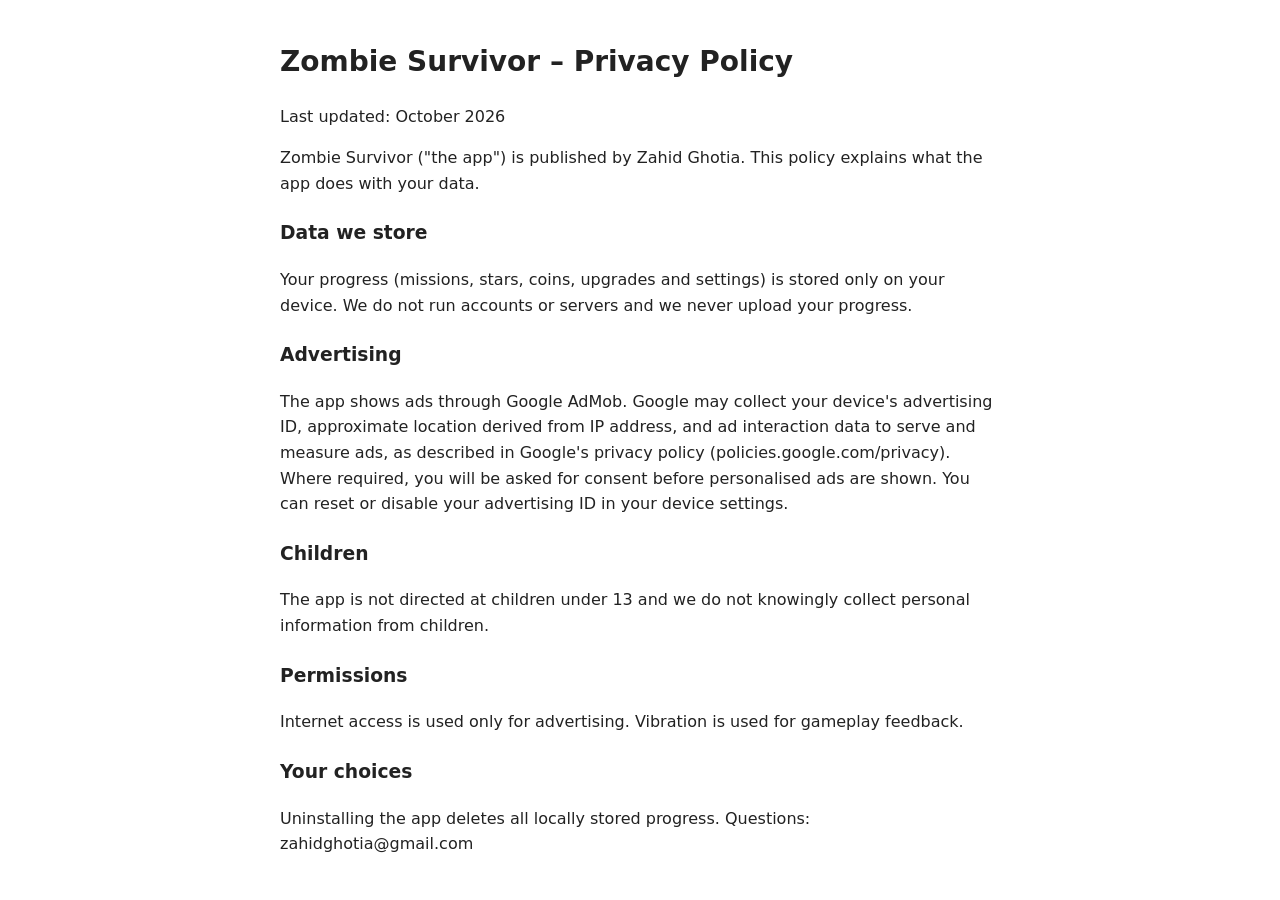
==== privacy.html @ 0f47de63 "Deploy 2026-10-13_15:19" ====
<!doctype html><html lang="en"><head><meta charset="utf-8"><meta name="viewport" content="width=device-width,initial-scale=1"><title>Zombie Survivor – Privacy Policy</title>
<style>body{font-family:system-ui,sans-serif;max-width:720px;margin:40px auto;padding:0 20px;line-height:1.6;color:#222}h1{font-size:28px}h3{margin-top:22px}</style></head>
<body><h1>Zombie Survivor – Privacy Policy</h1>
      <p>Last updated: October 2026</p>
      <p>Zombie Survivor ("the app") is published by Zahid Ghotia. This policy explains what the app does with your data.</p>
      <h3>Data we store</h3>
      <p>Your progress (missions, stars, coins, upgrades and settings) is stored only on your device. We do not run accounts or servers and we never upload your progress.</p>
      <h3>Advertising</h3>
      <p>The app shows ads through Google AdMob. Google may collect your device's advertising ID, approximate location derived from IP address, and ad interaction data to serve and measure ads, as described in Google's privacy policy (policies.google.com/privacy). Where required, you will be asked for consent before personalised ads are shown. You can reset or disable your advertising ID in your device settings.</p>
      <h3>Children</h3>
      <p>The app is not directed at children under 13 and we do not knowingly collect personal information from children.</p>
      <h3>Permissions</h3>
      <p>Internet access is used only for advertising. Vibration is used for gameplay feedback.</p>
      <h3>Your choices</h3>
      <p>Uninstalling the app deletes all locally stored progress. Questions: zahidghotia@gmail.com</p></body></html>
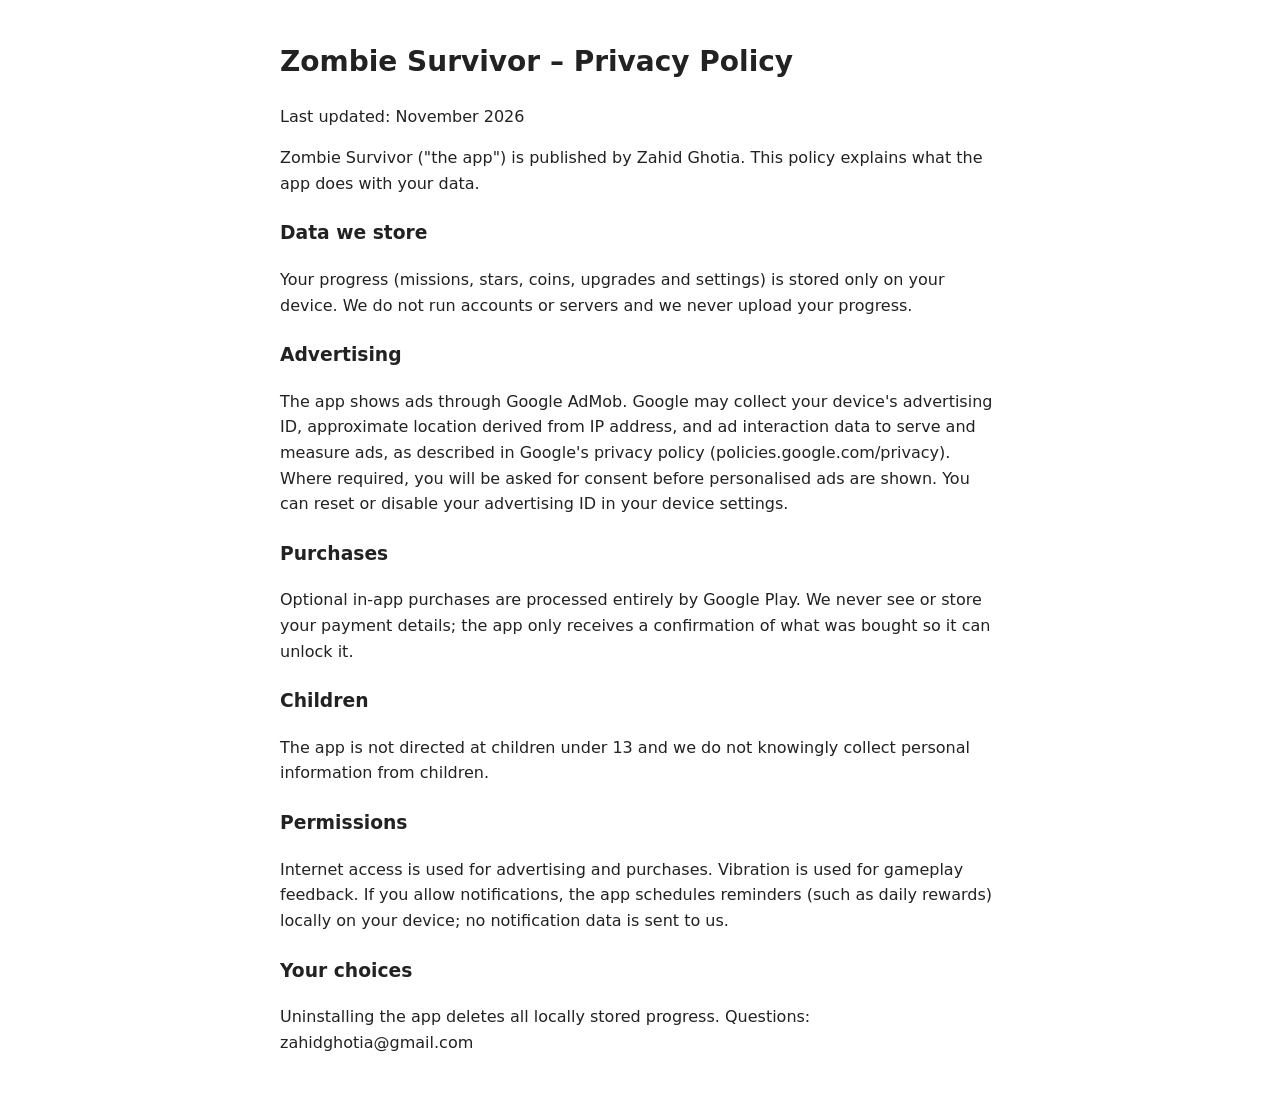
==== commit 3689e140: "Deploy 2026-11-07_10:04" ====
--- a/privacy.html
+++ b/privacy.html
@@ -1,15 +1,17 @@
 <!doctype html><html lang="en"><head><meta charset="utf-8"><meta name="viewport" content="width=device-width,initial-scale=1"><title>Zombie Survivor – Privacy Policy</title>
 <style>body{font-family:system-ui,sans-serif;max-width:720px;margin:40px auto;padding:0 20px;line-height:1.6;color:#222}h1{font-size:28px}h3{margin-top:22px}</style></head>
 <body><h1>Zombie Survivor – Privacy Policy</h1>
-      <p>Last updated: October 2026</p>
+      <p>Last updated: November 2026</p>
       <p>Zombie Survivor ("the app") is published by Zahid Ghotia. This policy explains what the app does with your data.</p>
       <h3>Data we store</h3>
       <p>Your progress (missions, stars, coins, upgrades and settings) is stored only on your device. We do not run accounts or servers and we never upload your progress.</p>
       <h3>Advertising</h3>
       <p>The app shows ads through Google AdMob. Google may collect your device's advertising ID, approximate location derived from IP address, and ad interaction data to serve and measure ads, as described in Google's privacy policy (policies.google.com/privacy). Where required, you will be asked for consent before personalised ads are shown. You can reset or disable your advertising ID in your device settings.</p>
+      <h3>Purchases</h3>
+      <p>Optional in-app purchases are processed entirely by Google Play. We never see or store your payment details; the app only receives a confirmation of what was bought so it can unlock it.</p>
       <h3>Children</h3>
       <p>The app is not directed at children under 13 and we do not knowingly collect personal information from children.</p>
       <h3>Permissions</h3>
-      <p>Internet access is used only for advertising. Vibration is used for gameplay feedback.</p>
+      <p>Internet access is used for advertising and purchases. Vibration is used for gameplay feedback. If you allow notifications, the app schedules reminders (such as daily rewards) locally on your device; no notification data is sent to us.</p>
       <h3>Your choices</h3>
       <p>Uninstalling the app deletes all locally stored progress. Questions: zahidghotia@gmail.com</p></body></html>
